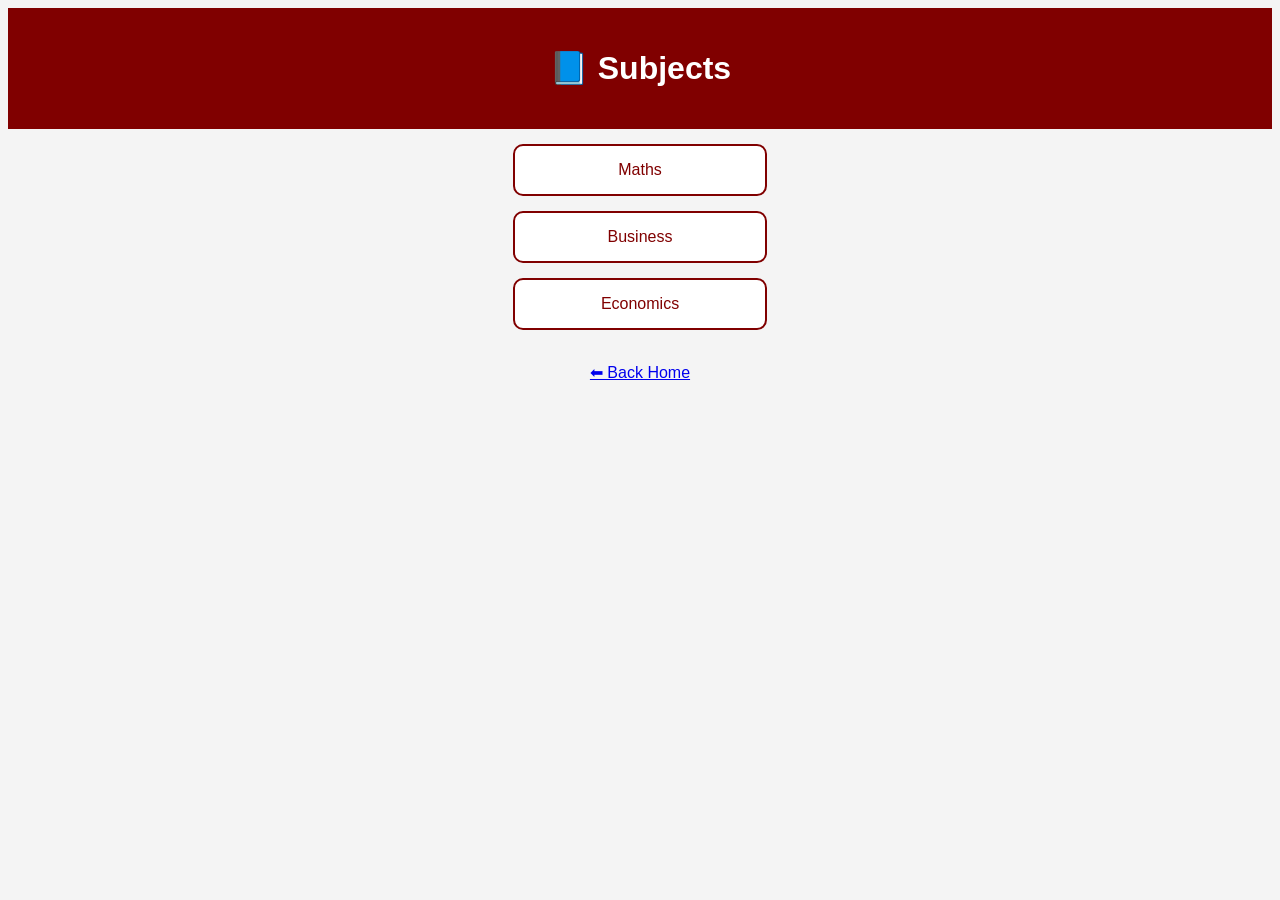
==== subjects.html @ 87080177 "Rename subjects.html.txt to subjects.html" ====
<!DOCTYPE html>
<html>
<head>
  <title>Subjects</title>
  <style>
    body {
      font-family: Arial;
      text-align: center;
      background: #f4f4f4;
    }

    .header {
      background: #800000;
      color: white;
      padding: 20px;
    }

    .btn {
      display: block;
      width: 220px;
      margin: 15px auto;
      padding: 15px;
      background: white;
      color: #800000;
      border: 2px solid #800000;
      text-decoration: none;
      border-radius: 10px;
    }

    .btn:hover {
      background: #800000;
      color: white;
    }
  </style>
</head>

<body>

  <div class="header">
    <h1>📘 Subjects</h1>
  </div>

  <a class="btn" href="#">Maths</a>
  <a class="btn" href="#">Business</a>
  <a class="btn" href="#">Economics</a>

  <br>
  <a href="index.html">⬅ Back Home</a>

</body>
</html>
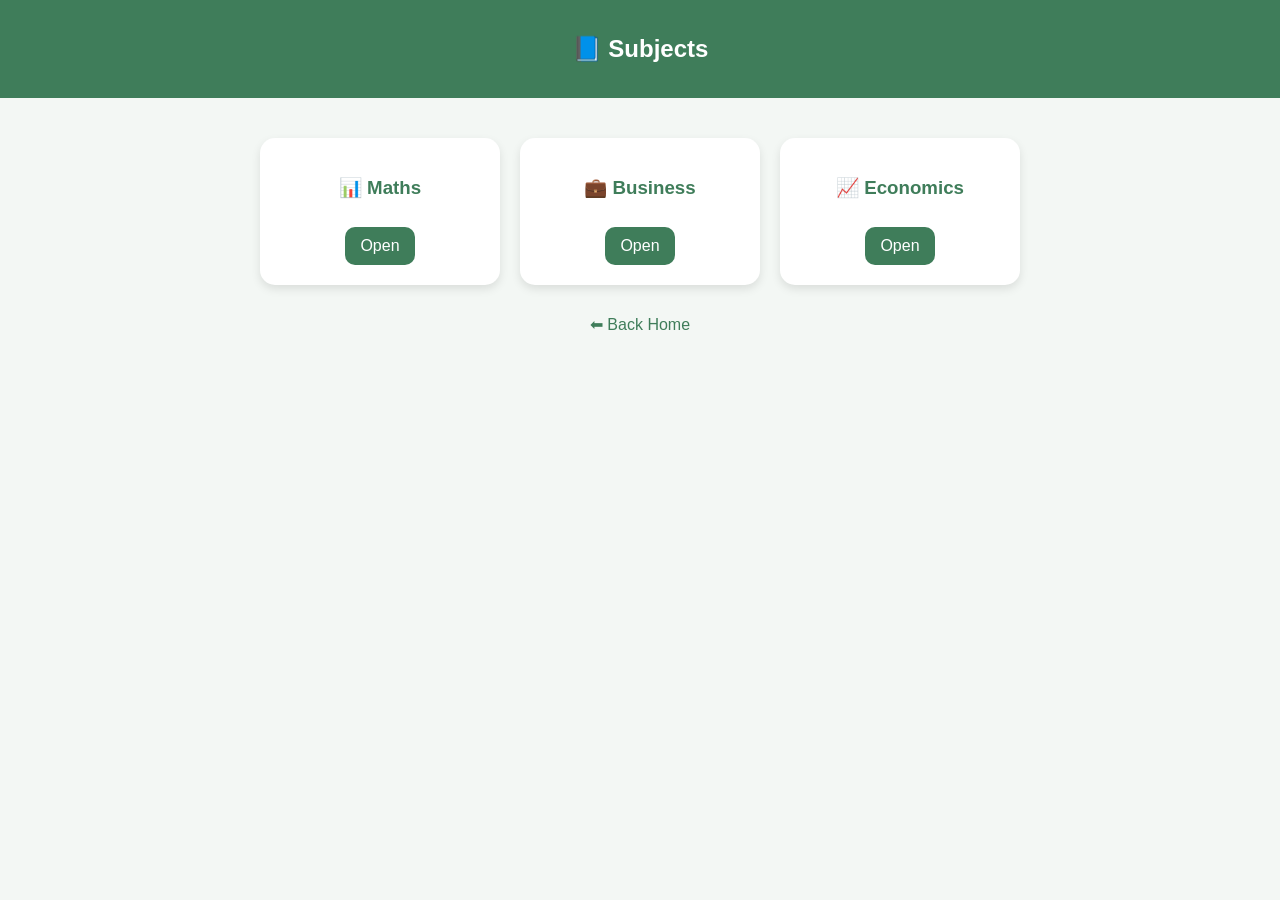
==== commit 4c69c90f: "Update subjects.html" ====
--- a/subjects.html
+++ b/subjects.html
@@ -2,34 +2,62 @@
 <html>
 <head>
   <title>Subjects</title>
+
   <style>
     body {
       font-family: Arial;
-      text-align: center;
-      background: #f4f4f4;
+      margin: 0;
+      background: #f3f7f4;
     }
 
     .header {
-      background: #800000;
+      background: #3f7d5a;
       color: white;
+      padding: 15px;
+      text-align: center;
+    }
+
+    .container {
+      display: flex;
+      flex-wrap: wrap;
+      justify-content: center;
+      margin-top: 40px;
+      gap: 20px;
+    }
+
+    .card {
+      background: white;
+      width: 200px;
       padding: 20px;
+      border-radius: 15px;
+      text-align: center;
+      box-shadow: 0 4px 10px rgba(0,0,0,0.1);
+    }
+
+    .card h3 {
+      color: #3f7d5a;
     }
 
     .btn {
-      display: block;
-      width: 220px;
-      margin: 15px auto;
-      padding: 15px;
-      background: white;
-      color: #800000;
-      border: 2px solid #800000;
+      display: inline-block;
+      margin-top: 10px;
+      padding: 10px 15px;
+      background: #3f7d5a;
+      color: white;
       text-decoration: none;
       border-radius: 10px;
     }
 
     .btn:hover {
-      background: #800000;
-      color: white;
+      background: #2f5e43;
+    }
+
+    .back {
+      display: block;
+      margin-top: 30px;
+      text-align: center;
+      color: #3f7d5a;
+      text-decoration: none;
     }
   </style>
 </head>
@@ -37,15 +65,29 @@
 <body>
 
   <div class="header">
-    <h1>📘 Subjects</h1>
+    <h2>📘 Subjects</h2>
   </div>
 
-  <a class="btn" href="#">Maths</a>
-  <a class="btn" href="#">Business</a>
-  <a class="btn" href="#">Economics</a>
+  <div class="container">
 
-  <br>
-  <a href="index.html">⬅ Back Home</a>
+    <div class="card">
+      <h3>📊 Maths</h3>
+      <a class="btn" href="#">Open</a>
+    </div>
+
+    <div class="card">
+      <h3>💼 Business</h3>
+      <a class="btn" href="#">Open</a>
+    </div>
+
+    <div class="card">
+      <h3>📈 Economics</h3>
+      <a class="btn" href="#">Open</a>
+    </div>
+
+  </div>
+
+  <a class="back" href="index.html">⬅ Back Home</a>
 
 </body>
 </html>
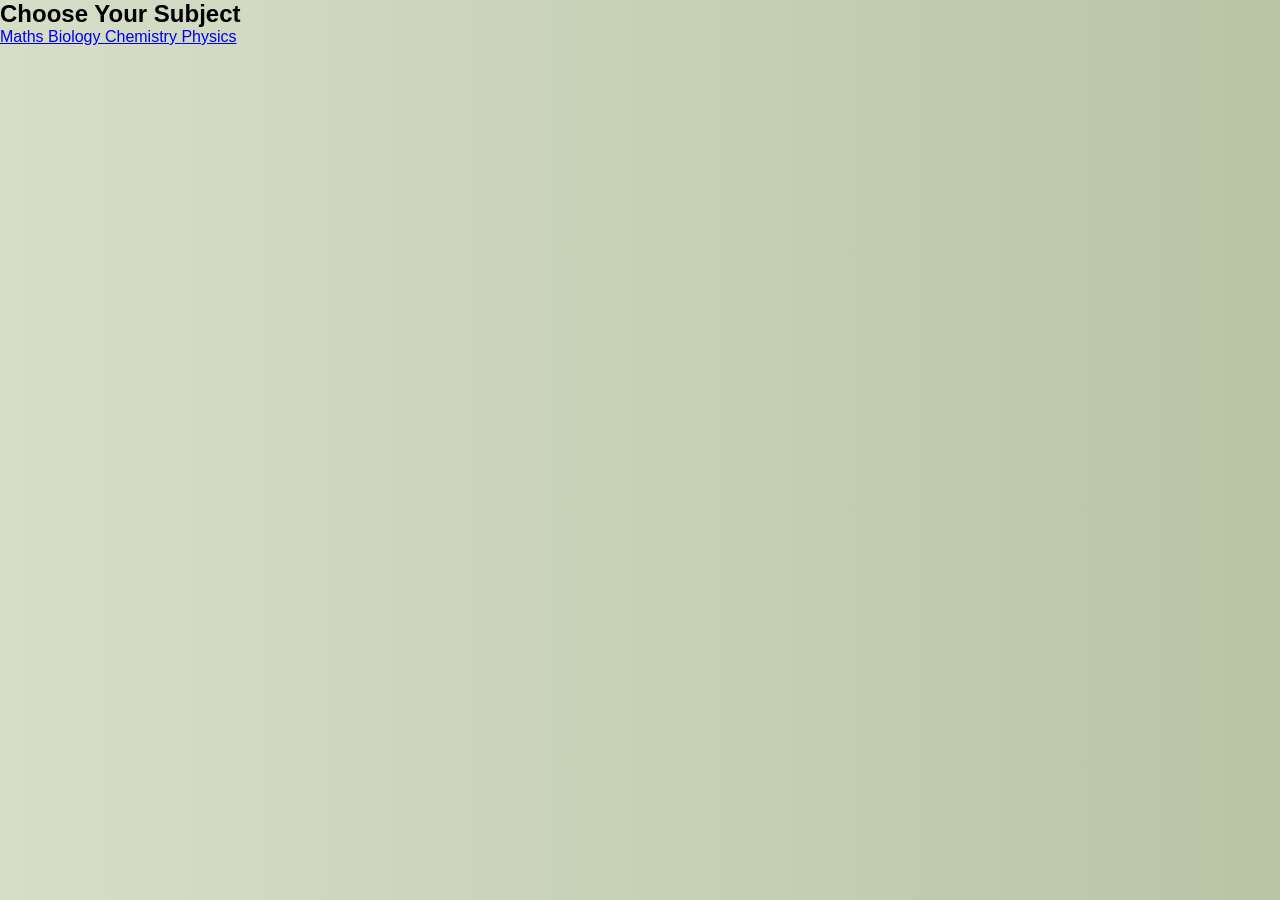
==== commit ab3d3e40: "Update subjects.html" ====
--- a/subjects.html
+++ b/subjects.html
@@ -1,93 +1,39 @@
 <!DOCTYPE html>
-<html>
+<html lang="en">
 <head>
-  <title>Subjects</title>
+    <meta charset="UTF-8">
+    <meta name="viewport" content="width=device-width, initial-scale=1.0">
+    <title>Subjects</title>
 
-  <style>
-    body {
-      font-family: Arial;
-      margin: 0;
-      background: #f3f7f4;
-    }
-
-    .header {
-      background: #3f7d5a;
-      color: white;
-      padding: 15px;
-      text-align: center;
-    }
-
-    .container {
-      display: flex;
-      flex-wrap: wrap;
-      justify-content: center;
-      margin-top: 40px;
-      gap: 20px;
-    }
-
-    .card {
-      background: white;
-      width: 200px;
-      padding: 20px;
-      border-radius: 15px;
-      text-align: center;
-      box-shadow: 0 4px 10px rgba(0,0,0,0.1);
-    }
-
-    .card h3 {
-      color: #3f7d5a;
-    }
-
-    .btn {
-      display: inline-block;
-      margin-top: 10px;
-      padding: 10px 15px;
-      background: #3f7d5a;
-      color: white;
-      text-decoration: none;
-      border-radius: 10px;
-    }
-
-    .btn:hover {
-      background: #2f5e43;
-    }
-
-    .back {
-      display: block;
-      margin-top: 30px;
-      text-align: center;
-      color: #3f7d5a;
-      text-decoration: none;
-    }
-  </style>
+    <link rel="stylesheet" href="style.css">
 </head>
-
 <body>
 
-  <div class="header">
-    <h2>📘 Subjects</h2>
-  </div>
+    <section class="subjects-page">
 
-  <div class="container">
+        <h1>Choose Your Subject</h1>
 
-    <div class="card">
-      <h3>📊 Maths</h3>
-      <a class="btn" href="#">Open</a>
-    </div>
+        <div class="subject-grid">
 
-    <div class="card">
-      <h3>💼 Business</h3>
-      <a class="btn" href="#">Open</a>
-    </div>
+            <a href="gcse/maths.html" class="subject-card">
+                Maths
+            </a>
 
-    <div class="card">
-      <h3>📈 Economics</h3>
-      <a class="btn" href="#">Open</a>
-    </div>
+            <a href="gcse/biology.html" class="subject-card">
+                Biology
+            </a>
 
-  </div>
+            <a href="gcse/chemistry.html" class="subject-card">
+                Chemistry
+            </a>
 
-  <a class="back" href="index.html">⬅ Back Home</a>
+            <a href="alevel/physics.html" class="subject-card">
+                Physics
+            </a>
+
+        </div>
+
+    </section>
 
 </body>
 </html>
--- a/style.css
+++ b/style.css
@@ -0,0 +1,214 @@
+*{
+    margin:0;
+    padding:0;
+    box-sizing:border-box;
+}
+
+body{
+    font-family:'Poppins', sans-serif;
+    background: linear-gradient(to right, #d7dec8, #b8c5a5);
+    min-height:100vh;
+    overflow-x:hidden;
+    position:relative;
+}
+
+/* NAVBAR */
+
+.navbar{
+    width:95%;
+    margin:20px auto;
+    padding:12px 20px;
+
+    border:1px solid #3d4630;
+    border-radius:14px;
+
+    display:flex;
+    align-items:center;
+    gap:30px;
+
+    background:rgba(255,255,255,0.08);
+    backdrop-filter:blur(5px);
+}
+
+.logo-small{
+    font-size:28px;
+    cursor:pointer;
+}
+
+.nav-links{
+    display:flex;
+    list-style:none;
+    gap:35px;
+}
+
+.nav-links li{
+    position:relative;
+}
+
+.nav-links a{
+    text-decoration:none;
+    color:#1d2418;
+    font-size:18px;
+    transition:0.3s;
+}
+
+.nav-links a:hover{
+    color:#4f6840;
+}
+
+/* DROPDOWN */
+
+.dropdown-menu,
+.nested-menu{
+    display:none;
+    position:absolute;
+    background:#e7eddc;
+    padding:10px;
+    border-radius:10px;
+    min-width:180px;
+    box-shadow:0 5px 15px rgba(0,0,0,0.15);
+}
+
+.dropdown:hover .dropdown-menu{
+    display:block;
+}
+
+.nested-dropdown:hover .nested-menu{
+    display:block;
+    left:100%;
+    top:0;
+}
+
+/* HERO */
+
+.hero{
+    display:flex;
+    justify-content:space-between;
+    align-items:center;
+
+    padding:60px 8%;
+}
+
+.hero-text{
+    max-width:500px;
+}
+
+.hero-text h1{
+    font-size:110px;
+    line-height:0.9;
+    color:#214734;
+    font-family:'Cormorant Garamond', serif;
+}
+
+.hero-text span{
+    color:#000;
+    font-style:italic;
+    font-size:90px;
+}
+
+.tagline{
+    margin-top:25px;
+    font-size:24px;
+    color:#2d3327;
+    line-height:1.5;
+}
+
+.hero-text button{
+    margin-top:30px;
+    padding:14px 28px;
+    border:none;
+    border-radius:30px;
+    background:#214734;
+    color:white;
+    font-size:17px;
+    cursor:pointer;
+    transition:0.3s;
+}
+
+.hero-text button:hover{
+    transform:scale(1.05);
+    background:#2f6047;
+}
+
+/* IMAGE */
+
+.hero-image img{
+    width:430px;
+    animation:float 4s ease-in-out infinite;
+}
+
+@keyframes float{
+    0%{
+        transform:translateY(0);
+    }
+
+    50%{
+        transform:translateY(-15px);
+    }
+
+    100%{
+        transform:translateY(0);
+    }
+}
+
+/* DECOR */
+
+.decor{
+    position:absolute;
+    border-radius:50%;
+    filter:blur(90px);
+    opacity:0.4;
+}
+
+.decor1{
+    width:250px;
+    height:250px;
+    background:#91a87c;
+    top:50px;
+    left:-70px;
+}
+
+.decor2{
+    width:200px;
+    height:200px;
+    background:#758e65;
+    bottom:30px;
+    right:120px;
+}
+
+.decor3{
+    width:180px;
+    height:180px;
+    background:#dce5cf;
+    top:300px;
+    right:450px;
+}
+
+/* MOBILE */
+
+@media(max-width:900px){
+
+    .hero{
+        flex-direction:column;
+        text-align:center;
+    }
+
+    .hero-image img{
+        width:300px;
+        margin-top:40px;
+    }
+
+    .hero-text h1{
+        font-size:75px;
+    }
+
+    .hero-text span{
+        font-size:60px;
+    }
+
+    .nav-links{
+        gap:15px;
+        font-size:14px;
+        flex-wrap:wrap;
+    }
+}
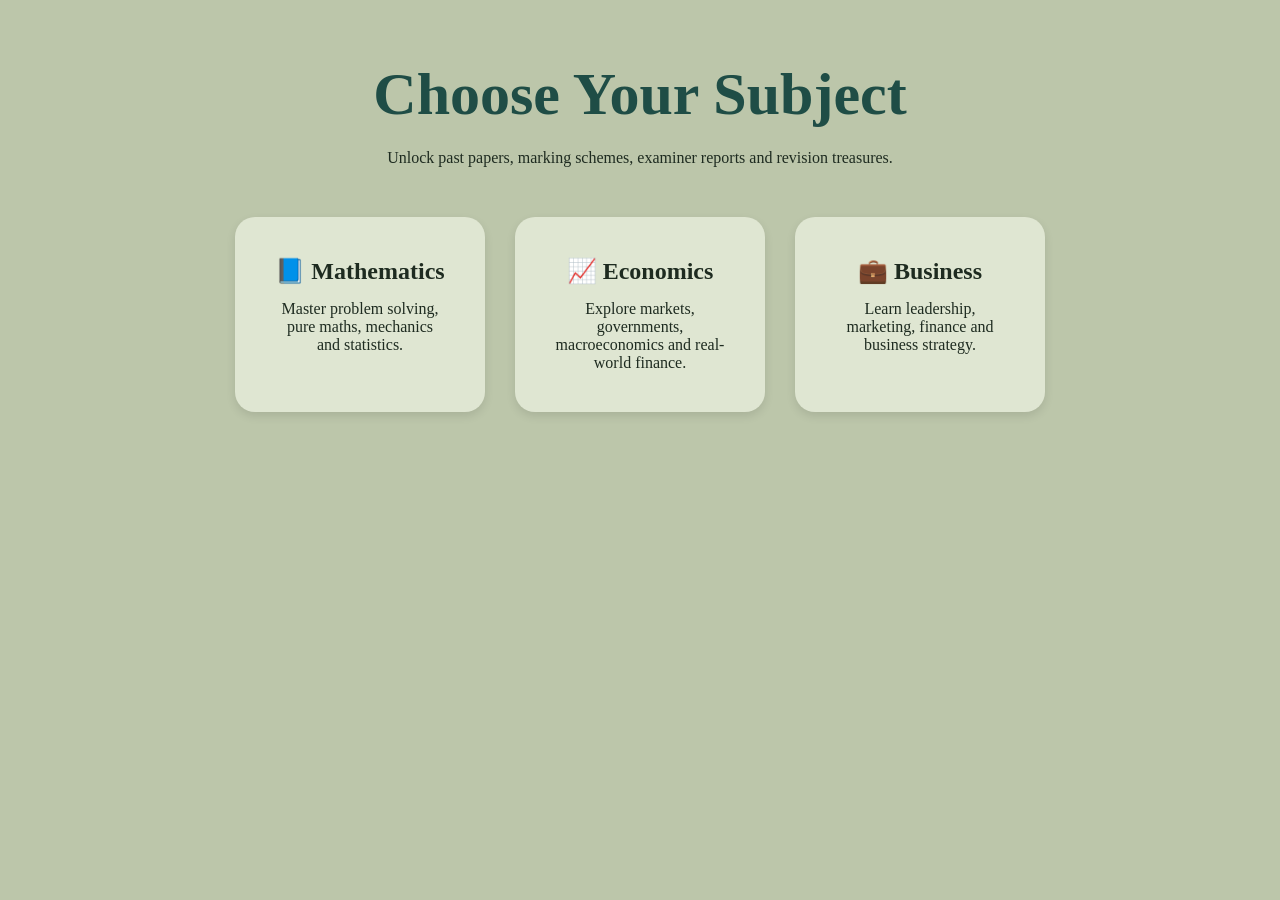
==== commit c0e8096e: "Update subjects.html" ====
--- a/subjects.html
+++ b/subjects.html
@@ -3,33 +3,45 @@
 <head>
     <meta charset="UTF-8">
     <meta name="viewport" content="width=device-width, initial-scale=1.0">
-    <title>Subjects</title>
+    <title>Subjects - Paper Minds</title>
 
     <link rel="stylesheet" href="style.css">
 </head>
 <body>
 
-    <section class="subjects-page">
+    <section class="subject-page">
 
         <h1>Choose Your Subject</h1>
 
-        <div class="subject-grid">
+        <p>
+            Unlock past papers, marking schemes, examiner reports and revision treasures.
+        </p>
 
-            <a href="gcse/maths.html" class="subject-card">
-                Maths
-            </a>
+        <div class="subject-container">
 
-            <a href="gcse/biology.html" class="subject-card">
-                Biology
-            </a>
+            <div class="subject-card">
+                <h2>📘 Mathematics</h2>
 
-            <a href="gcse/chemistry.html" class="subject-card">
-                Chemistry
-            </a>
+                <p>
+                    Master problem solving, pure maths, mechanics and statistics.
+                </p>
+            </div>
 
-            <a href="alevel/physics.html" class="subject-card">
-                Physics
-            </a>
+            <div class="subject-card">
+                <h2>📈 Economics</h2>
+
+                <p>
+                    Explore markets, governments, macroeconomics and real-world finance.
+                </p>
+            </div>
+
+            <div class="subject-card">
+                <h2>💼 Business</h2>
+
+                <p>
+                    Learn leadership, marketing, finance and business strategy.
+                </p>
+            </div>
 
         </div>
 
--- a/style.css
+++ b/style.css
@@ -1,214 +1,178 @@
+/* General Styling */
+
 *{
-    margin:0;
-    padding:0;
-    box-sizing:border-box;
+    margin: 0;
+    padding: 0;
+    box-sizing: border-box;
 }
 
 body{
-    font-family:'Poppins', sans-serif;
-    background: linear-gradient(to right, #d7dec8, #b8c5a5);
-    min-height:100vh;
-    overflow-x:hidden;
-    position:relative;
+    font-family: Georgia, serif;
+    background-color: #bcc6aa;
+    color: #1e2b20;
 }
 
-/* NAVBAR */
+/* NAVIGATION */
 
 .navbar{
-    width:95%;
-    margin:20px auto;
-    padding:12px 20px;
+    width: 95%;
+    margin: 20px auto;
+    border: 2px solid #1e2b20;
+    border-radius: 15px;
+    padding: 15px 25px;
 
-    border:1px solid #3d4630;
-    border-radius:14px;
+    display: flex;
+    justify-content: flex-start;
+    align-items: center;
 
-    display:flex;
-    align-items:center;
-    gap:30px;
-
-    background:rgba(255,255,255,0.08);
-    backdrop-filter:blur(5px);
+    background-color: rgba(255,255,255,0.1);
 }
 
-.logo-small{
-    font-size:28px;
-    cursor:pointer;
+.logo{
+    font-size: 28px;
+    margin-right: 30px;
+    cursor: pointer;
 }
 
 .nav-links{
-    display:flex;
-    list-style:none;
-    gap:35px;
+    list-style: none;
+    display: flex;
+    gap: 40px;
 }
 
 .nav-links li{
-    position:relative;
+    position: relative;
 }
 
 .nav-links a{
-    text-decoration:none;
-    color:#1d2418;
-    font-size:18px;
-    transition:0.3s;
+    text-decoration: none;
+    color: #1e2b20;
+    font-size: 18px;
+    transition: 0.3s;
 }
 
 .nav-links a:hover{
-    color:#4f6840;
+    color: #3f5c45;
 }
 
-/* DROPDOWN */
+/* Dropdown */
 
 .dropdown-menu,
-.nested-menu{
-    display:none;
-    position:absolute;
-    background:#e7eddc;
-    padding:10px;
-    border-radius:10px;
-    min-width:180px;
-    box-shadow:0 5px 15px rgba(0,0,0,0.15);
+.sub-menu{
+    display: none;
+    position: absolute;
+    background-color: #d8dfcb;
+    min-width: 200px;
+    border-radius: 10px;
+    padding: 10px 0;
+    z-index: 1000;
+}
+
+.dropdown-menu li,
+.sub-menu li{
+    padding: 10px 20px;
 }
 
 .dropdown:hover .dropdown-menu{
-    display:block;
+    display: block;
 }
 
-.nested-dropdown:hover .nested-menu{
-    display:block;
-    left:100%;
-    top:0;
+.sub-dropdown:hover .sub-menu{
+    display: block;
+    left: 100%;
+    top: 0;
 }
 
-/* HERO */
+/* HERO SECTION */
 
 .hero{
-    display:flex;
-    justify-content:space-between;
-    align-items:center;
+    min-height: 85vh;
 
-    padding:60px 8%;
-}
+    display: flex;
+    justify-content: space-between;
+    align-items: center;
 
-.hero-text{
-    max-width:500px;
+    padding: 60px 80px;
 }
 
 .hero-text h1{
-    font-size:110px;
-    line-height:0.9;
-    color:#214734;
-    font-family:'Cormorant Garamond', serif;
+    font-size: 110px;
+    line-height: 0.9;
+    color: #1f4d46;
+    font-style: italic;
 }
 
 .hero-text span{
-    color:#000;
-    font-style:italic;
-    font-size:90px;
+    font-size: 85px;
+    color: black;
 }
 
 .tagline{
-    margin-top:25px;
-    font-size:24px;
-    color:#2d3327;
-    line-height:1.5;
+    margin-top: 30px;
+    font-size: 28px;
+    width: 500px;
+    line-height: 1.5;
 }
 
-.hero-text button{
-    margin-top:30px;
-    padding:14px 28px;
-    border:none;
-    border-radius:30px;
-    background:#214734;
-    color:white;
-    font-size:17px;
-    cursor:pointer;
-    transition:0.3s;
+button{
+    margin-top: 40px;
+    padding: 15px 35px;
+    border: none;
+    border-radius: 30px;
+    background-color: #1f4d46;
+    color: white;
+    font-size: 18px;
+    cursor: pointer;
+    transition: 0.3s;
 }
 
-.hero-text button:hover{
-    transform:scale(1.05);
-    background:#2f6047;
+button:hover{
+    background-color: #355e56;
+    transform: scale(1.05);
 }
 
-/* IMAGE */
-
 .hero-image img{
-    width:430px;
-    animation:float 4s ease-in-out infinite;
+    width: 430px;
 }
 
-@keyframes float{
-    0%{
-        transform:translateY(0);
-    }
+/* SUBJECT PAGE */
 
-    50%{
-        transform:translateY(-15px);
-    }
-
-    100%{
-        transform:translateY(0);
-    }
+.subject-page{
+    padding: 60px;
+    text-align: center;
 }
 
-/* DECOR */
-
-.decor{
-    position:absolute;
-    border-radius:50%;
-    filter:blur(90px);
-    opacity:0.4;
+.subject-page h1{
+    font-size: 60px;
+    margin-bottom: 20px;
+    color: #1f4d46;
 }
 
-.decor1{
-    width:250px;
-    height:250px;
-    background:#91a87c;
-    top:50px;
-    left:-70px;
+.subject-container{
+    display: flex;
+    justify-content: center;
+    gap: 30px;
+    flex-wrap: wrap;
+    margin-top: 50px;
 }
 
-.decor2{
-    width:200px;
-    height:200px;
-    background:#758e65;
-    bottom:30px;
-    right:120px;
+.subject-card{
+    background-color: #dfe6d2;
+    padding: 40px;
+    width: 250px;
+    border-radius: 20px;
+    transition: 0.3s;
+    box-shadow: 0px 4px 10px rgba(0,0,0,0.1);
 }
 
-.decor3{
-    width:180px;
-    height:180px;
-    background:#dce5cf;
-    top:300px;
-    right:450px;
+.subject-card:hover{
+    transform: translateY(-10px);
 }
 
-/* MOBILE */
+.subject-card h2{
+    margin-bottom: 15px;
+}
 
-@media(max-width:900px){
-
-    .hero{
-        flex-direction:column;
-        text-align:center;
-    }
-
-    .hero-image img{
-        width:300px;
-        margin-top:40px;
-    }
-
-    .hero-text h1{
-        font-size:75px;
-    }
-
-    .hero-text span{
-        font-size:60px;
-    }
-
-    .nav-links{
-        gap:15px;
-        font-size:14px;
-        flex-wrap:wrap;
-    }
+.subject-card p{
+    font-size: 16px;
 }
